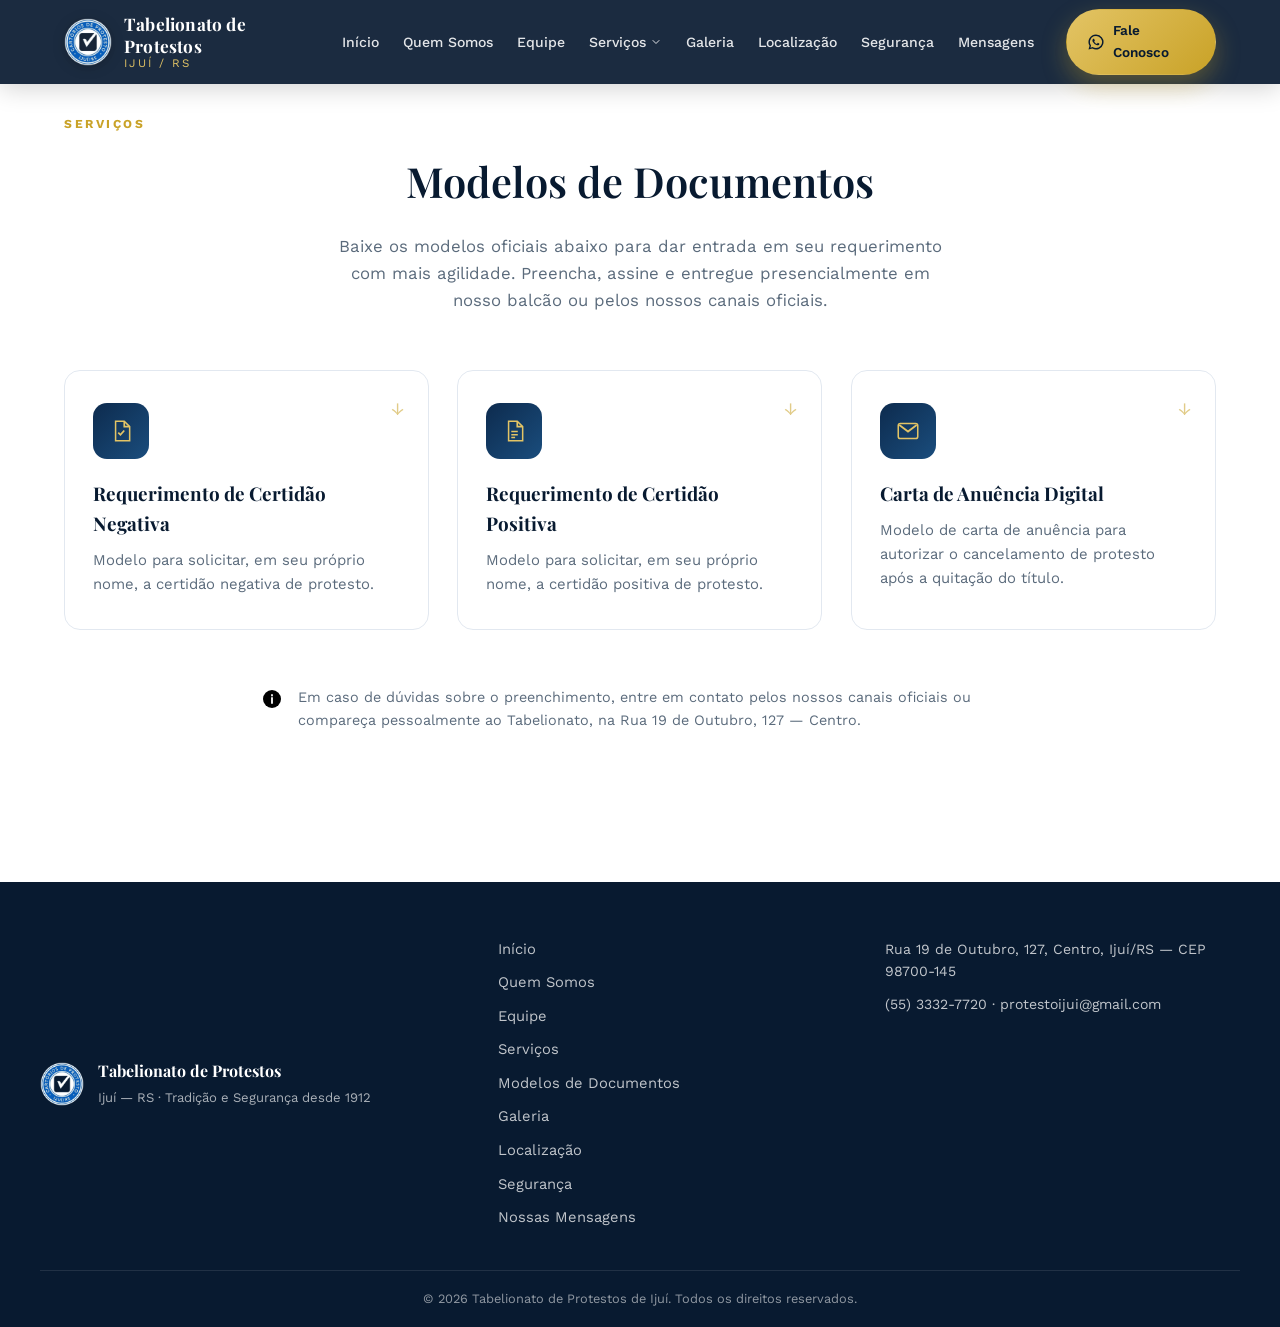
==== modelos.html @ 9c49dbb5 "Adiciona Equipe, LGPD, modelos para download e ajusta Mensagens - Remove os exemplos de mensagem da " ====
<!DOCTYPE html>
<html lang="pt-BR">
<head>
<meta charset="UTF-8">
<meta name="viewport" content="width=device-width, initial-scale=1.0">
<title>Modelos de Documentos | Tabelionato de Protestos de Ijuí</title>
<meta name="description" content="Baixe os modelos oficiais de requerimento de certidão e carta de anuência do Tabelionato de Protestos de Ijuí/RS.">
<meta name="theme-color" content="#0d2b4e">

<link rel="icon" type="image/png" sizes="32x32" href="assets/img/favicon-32.png">
<link rel="icon" type="image/png" sizes="16x16" href="assets/img/favicon-16.png">
<link rel="icon" type="image/png" sizes="192x192" href="assets/img/favicon-192.png">
<link rel="apple-touch-icon" href="assets/img/apple-touch-icon.png">

<link rel="preconnect" href="https://fonts.googleapis.com">
<link rel="preconnect" href="https://fonts.gstatic.com" crossorigin>
<link href="https://fonts.googleapis.com/css2?family=Playfair+Display:wght@500;600;700&family=Work+Sans:wght@400;500;600;700&display=swap" rel="stylesheet">

<link rel="stylesheet" href="css/styles.css">
</head>
<body>

<a class="skip-link" href="#conteudo">Pular para o conteúdo</a>

<div class="scroll-progress" id="scrollProgress" aria-hidden="true"></div>

<header class="site-header header-solid" id="siteHeader">
  <div class="container header-inner">
    <a href="index.html#inicio" class="brand">
      <img src="assets/img/logo.png" alt="Selo do Tabelionato de Protestos de Ijuí/RS" class="brand-mark" width="48" height="48">
      <span class="brand-text">
        <strong>Tabelionato de Protestos</strong>
        <small>Ijuí&nbsp;/&nbsp;RS</small>
      </span>
    </a>

    <nav class="main-nav" id="mainNav" aria-label="Navegação principal">
      <ul>
        <li><a href="index.html#inicio" class="nav-link">Início</a></li>
        <li><a href="index.html#sobre" class="nav-link">Quem Somos</a></li>
        <li><a href="index.html#equipe" class="nav-link">Equipe</a></li>
        <li class="nav-item has-dropdown">
          <a href="index.html#servicos" class="nav-link active-link">
            Serviços
            <svg class="nav-caret" viewBox="0 0 24 24" aria-hidden="true"><path d="m6 9 6 6 6-6" fill="none" stroke="currentColor" stroke-width="2" stroke-linecap="round" stroke-linejoin="round"/></svg>
          </a>
          <div class="nav-dropdown">
            <div class="nav-dropdown-panel">
              <a href="modelos.html" class="nav-dropdown-link">
                <svg viewBox="0 0 24 24" aria-hidden="true"><path d="M7 3h8l5 5v13H7z"/><path d="M15 3v5h5" fill="none" stroke="currentColor" stroke-width="1.5"/><path d="M9.5 12.5h6M9.5 15.5h6M9.5 18h3.5" stroke="currentColor" stroke-width="1.5"/></svg>
                Modelos de Documentos
              </a>
            </div>
          </div>
        </li>
        <li><a href="index.html#galeria" class="nav-link">Galeria</a></li>
        <li><a href="index.html#localizacao" class="nav-link">Localização</a></li>
        <li><a href="index.html#seguranca" class="nav-link">Segurança</a></li>
        <li><a href="index.html#mensagens" class="nav-link">Mensagens</a></li>
      </ul>
    </nav>

    <a href="https://wa.me/555533327720?text=Ol%C3%A1!%20Gostaria%20de%20falar%20com%20o%20Tabelionato%20de%20Protestos%20de%20Iju%C3%AD." target="_blank" rel="noopener noreferrer" class="btn btn-gold btn-small header-cta">
      <svg viewBox="0 0 24 24" class="btn-icon" aria-hidden="true"><path d="M12 2a10 10 0 0 0-8.6 15.1L2 22l5.1-1.3A10 10 0 1 0 12 2Zm0 18.1a8.1 8.1 0 0 1-4.1-1.1l-.3-.2-3 .8.8-2.9-.2-.3A8.1 8.1 0 1 1 12 20.1Zm4.4-6.1c-.2-.1-1.4-.7-1.6-.8-.2-.1-.4-.1-.6.1-.2.2-.6.8-.8 1-.1.2-.3.2-.5.1-.2-.1-1-.4-1.9-1.2-.7-.6-1.2-1.4-1.3-1.6-.1-.2 0-.4.1-.5l.4-.4c.1-.1.2-.3.2-.4.1-.1 0-.3 0-.4l-.7-1.7c-.2-.4-.4-.4-.6-.4h-.5c-.2 0-.4.1-.6.3-.2.2-.8.8-.8 1.9 0 1.1.8 2.2.9 2.4.1.2 1.6 2.5 3.9 3.4.5.2 1 .4 1.3.5.5.2 1 .1 1.4.1.4-.1 1.4-.6 1.6-1.1.2-.5.2-1 .1-1.1-.1-.1-.2-.1-.4-.2Z"/></svg>
      Fale Conosco
    </a>

    <button class="nav-toggle" id="navToggle" aria-label="Abrir menu" aria-expanded="false" aria-controls="mainNav">
      <span></span><span></span><span></span>
    </button>
  </div>
</header>

<main id="conteudo">

  <section class="section">
    <div class="container">
      <p class="section-tag center reveal">Serviços</p>
      <h1 class="center reveal">Modelos de Documentos</h1>
      <p class="section-lead center reveal">
        Baixe os modelos oficiais abaixo para dar entrada em seu requerimento com mais
        agilidade. Preencha, assine e entregue presencialmente em nosso balcão ou pelos
        nossos canais oficiais.
      </p>

      <div class="cards-grid cols-3">
        <a class="service-card reveal" href="assets/docs/requerimento-certidao-negativa.docx" download="Requerimento-Certidao-Negativa-Protesto.docx">
          <span class="service-external" aria-hidden="true">&#8595;</span>
          <span class="service-icon">
            <svg viewBox="0 0 24 24" aria-hidden="true"><path d="M7 3h8l5 5v13H7z"/><path d="M15 3v5h5" fill="none" stroke="currentColor" stroke-width="1.5"/><path d="m9.5 13.5 2 2 3.5-4" fill="none" stroke="currentColor" stroke-width="1.6"/></svg>
          </span>
          <h3>Requerimento de Certidão Negativa</h3>
          <p>Modelo para solicitar, em seu próprio nome, a certidão negativa de protesto.</p>
        </a>

        <a class="service-card reveal" href="assets/docs/requerimento-certidao-positiva.docx" download="Requerimento-Certidao-Positiva-Protesto.docx">
          <span class="service-external" aria-hidden="true">&#8595;</span>
          <span class="service-icon">
            <svg viewBox="0 0 24 24" aria-hidden="true"><path d="M7 3h8l5 5v13H7z"/><path d="M15 3v5h5" fill="none" stroke="currentColor" stroke-width="1.5"/><path d="M9.5 12.5h6M9.5 15.5h6M9.5 18h3.5" stroke="currentColor" stroke-width="1.5"/></svg>
          </span>
          <h3>Requerimento de Certidão Positiva</h3>
          <p>Modelo para solicitar, em seu próprio nome, a certidão positiva de protesto.</p>
        </a>

        <a class="service-card reveal" href="assets/docs/modelo-carta-anuencia.docx" download="Modelo-Carta-Anuencia-Digital.docx">
          <span class="service-external" aria-hidden="true">&#8595;</span>
          <span class="service-icon">
            <svg viewBox="0 0 24 24" aria-hidden="true"><rect x="3" y="5" width="18" height="14" rx="2"/><path d="m4 6.5 8 6 8-6" fill="none" stroke="currentColor" stroke-width="1.6"/></svg>
          </span>
          <h3>Carta de Anuência Digital</h3>
          <p>Modelo de carta de anuência para autorizar o cancelamento de protesto após a quitação do título.</p>
        </a>
      </div>

      <div class="msg-note reveal" style="margin-top: 56px;">
        <svg viewBox="0 0 24 24" aria-hidden="true"><circle cx="12" cy="12" r="9"/><path d="M12 8v.5M12 11v5" stroke="#fff" stroke-width="1.8" stroke-linecap="round"/></svg>
        <p>
          Em caso de dúvidas sobre o preenchimento, entre em contato pelos nossos canais
          oficiais ou compareça pessoalmente ao Tabelionato, na Rua 19 de Outubro, 127
          &mdash; Centro.
        </p>
      </div>
    </div>
  </section>

</main>

<footer class="site-footer">
  <div class="container footer-inner">
    <div class="footer-brand">
      <img src="assets/img/logo.png" alt="Selo do Tabelionato de Protestos de Ijuí/RS" width="44" height="44">
      <div>
        <strong>Tabelionato de Protestos</strong>
        <span>Ijuí &mdash; RS &middot; Tradição e Segurança desde 1912</span>
      </div>
    </div>

    <nav class="footer-nav" aria-label="Links do rodapé">
      <a href="index.html#inicio">Início</a>
      <a href="index.html#sobre">Quem Somos</a>
      <a href="index.html#equipe">Equipe</a>
      <a href="index.html#servicos">Serviços</a>
      <a href="modelos.html">Modelos de Documentos</a>
      <a href="index.html#galeria">Galeria</a>
      <a href="index.html#localizacao">Localização</a>
      <a href="index.html#seguranca">Segurança</a>
      <a href="index.html#mensagens">Nossas Mensagens</a>
    </nav>

    <div class="footer-contact">
      <a href="https://www.google.com/maps/search/?api=1&amp;query=Rua%2019%20de%20Outubro%2C%20127%2C%20Centro%2C%20Ijui%20-%20RS%2C%2098700-145" target="_blank" rel="noopener noreferrer">Rua 19 de Outubro, 127, Centro, Ijuí/RS &mdash; CEP 98700-145</a>
      <span><a href="tel:+555533327720">(55) 3332-7720</a> &middot; <a href="mailto:protestoijui@gmail.com?subject=Contato%20pelo%20site%20do%20Tabelionato" target="_blank" rel="noopener noreferrer">protestoijui@gmail.com</a></span>
    </div>
  </div>
  <div class="footer-bottom">
    <div class="container">
      <span>&copy; <span id="year"></span> Tabelionato de Protestos de Ijuí. Todos os direitos reservados.</span>
    </div>
  </div>
</footer>

<button class="back-to-top" id="backToTop" aria-label="Voltar ao topo">
  <svg viewBox="0 0 24 24" aria-hidden="true"><path d="M12 19V6M6 12l6-6 6 6" fill="none" stroke="currentColor" stroke-width="2" stroke-linecap="round" stroke-linejoin="round"/></svg>
</button>

<script src="js/main.js"></script>
</body>
</html>
---- css/styles.css ----
/* ==========================================================================
   Tabelionato de Protestos de Ijuí — stylesheet
   ========================================================================== */

:root {
  --navy-950: #081a30;
  --navy-900: #0d2b4e;
  --navy-800: #123a63;
  --navy-700: #1a4d7d;
  --navy-600: #2d5f8f;
  --blue-mist: #eaf1f8;
  --gold: #c9a227;
  --gold-light: #e3c465;
  --ink: #1c2530;
  --muted: #5b6b7c;
  --paper: #ffffff;
  --paper-alt: #f6f8fb;
  --line: #e2e8f0;

  --radius: 16px;
  --radius-sm: 10px;
  --shadow-sm: 0 4px 16px rgba(13, 43, 78, 0.08);
  --shadow-md: 0 16px 40px rgba(13, 43, 78, 0.14);
  --shadow-lg: 0 24px 60px rgba(13, 43, 78, 0.22);

  --ease: cubic-bezier(.22, 1, .36, 1);
  --font-head: 'Playfair Display', Georgia, serif;
  --font-body: 'Work Sans', -apple-system, BlinkMacSystemFont, 'Segoe UI', sans-serif;

  --header-h: 84px;
}

* { box-sizing: border-box; }
html { scroll-behavior: smooth; }

@media (prefers-reduced-motion: reduce) {
  html { scroll-behavior: auto; }
  *, *::before, *::after {
    animation-duration: 0.001ms !important;
    animation-iteration-count: 1 !important;
    transition-duration: 0.001ms !important;
    scroll-behavior: auto !important;
  }
}

body {
  margin: 0;
  font-family: var(--font-body);
  color: var(--ink);
  background: var(--paper);
  line-height: 1.6;
  -webkit-font-smoothing: antialiased;
}

img { max-width: 100%; display: block; }
a { color: inherit; text-decoration: none; }
ul { list-style: none; margin: 0; padding: 0; }
button { font: inherit; cursor: pointer; }

.container {
  width: 100%;
  max-width: 1200px;
  margin: 0 auto;
  padding: 0 24px;
}

.skip-link {
  position: absolute;
  left: -999px;
  top: 0;
  background: var(--gold);
  color: var(--navy-950);
  padding: 10px 18px;
  z-index: 1000;
  border-radius: 0 0 8px 0;
  font-weight: 600;
}
.skip-link:focus { left: 0; }

/* ---------- scroll progress ---------- */
.scroll-progress {
  position: fixed;
  top: 0; left: 0;
  height: 3px;
  width: 0%;
  background: linear-gradient(90deg, var(--gold), var(--gold-light));
  z-index: 1100;
  transition: width .12s linear;
}

/* ---------- buttons ---------- */
.btn {
  display: inline-flex;
  align-items: center;
  justify-content: center;
  gap: 8px;
  padding: 14px 28px;
  border-radius: 999px;
  font-weight: 600;
  font-size: 0.95rem;
  border: 1.5px solid transparent;
  transition: transform .18s var(--ease), box-shadow .2s var(--ease), background-color .2s, color .2s, border-color .2s;
  will-change: transform;
}
.btn:hover { transform: translateY(-3px); }
.btn:active { transform: translateY(-1px); }

.btn-gold {
  background: linear-gradient(135deg, var(--gold-light), var(--gold));
  color: var(--navy-950);
  box-shadow: 0 10px 24px rgba(201, 162, 39, 0.35);
}
.btn-gold:hover { box-shadow: 0 16px 32px rgba(201, 162, 39, 0.45); }

.btn-outline {
  background: rgba(255,255,255,0.06);
  color: #fff;
  border-color: rgba(255,255,255,0.55);
  backdrop-filter: blur(6px);
}
.btn-outline:hover { background: rgba(255,255,255,0.16); border-color: #fff; }

.btn-navy {
  background: var(--navy-900);
  color: #fff;
  box-shadow: var(--shadow-sm);
}
.btn-navy:hover { background: var(--navy-800); box-shadow: var(--shadow-md); }

.btn-small { padding: 10px 20px; font-size: 0.85rem; }
.btn-full { width: 100%; }
.btn-icon { width: 18px; height: 18px; fill: currentColor; flex-shrink: 0; }

/* ---------- header ---------- */
.site-header {
  position: fixed;
  top: 0; left: 0; right: 0;
  z-index: 900;
  height: var(--header-h);
  display: flex;
  align-items: center;
  background: transparent;
  transition: background-color .4s var(--ease), box-shadow .4s var(--ease), height .3s var(--ease);
}
.site-header.is-scrolled {
  background: rgba(8, 26, 48, 0.92);
  backdrop-filter: blur(10px);
  box-shadow: 0 4px 24px rgba(0,0,0,0.18);
  height: 72px;
}
/* Pages with no dark hero behind the header need it solid from the start,
   otherwise white header text is invisible against the white page background. */
.site-header.header-solid {
  background: rgba(8, 26, 48, 0.92);
  backdrop-filter: blur(10px);
  box-shadow: 0 4px 24px rgba(0,0,0,0.18);
}

.header-inner {
  display: flex;
  align-items: center;
  gap: 24px;
}

.brand {
  display: flex;
  align-items: center;
  gap: 12px;
  margin-right: auto;
  transition: transform .18s var(--ease);
}
.brand:hover { transform: translateY(-1px); }
.brand-mark { flex-shrink: 0; filter: drop-shadow(0 2px 6px rgba(0,0,0,.25)); }
.brand-text { display: flex; flex-direction: column; line-height: 1.25; color: #fff; }
.brand-text strong { font-family: var(--font-head); font-size: 1.08rem; letter-spacing: .2px; }
.brand-text small { font-size: .72rem; letter-spacing: 2px; text-transform: uppercase; color: var(--gold-light); }

.main-nav ul { display: flex; gap: 20px; }
.nav-link {
  position: relative;
  display: inline-flex;
  align-items: center;
  gap: 4px;
  color: #fff;
  font-size: .88rem;
  white-space: nowrap;
  font-weight: 500;
  padding: 8px 2px;
  opacity: .88;
  transition: opacity .25s;
}
.nav-link::after {
  content: '';
  position: absolute;
  left: 0; right: 100%;
  bottom: 0;
  height: 2px;
  background: var(--gold);
  transition: right .2s var(--ease);
}
.nav-link:hover { opacity: 1; }
.nav-link:hover::after, .nav-link.active-link::after { right: 0; }

.nav-item { position: relative; }
.nav-caret {
  width: 12px; height: 12px;
  transition: transform .2s var(--ease);
}
.has-dropdown:hover .nav-caret,
.has-dropdown:focus-within .nav-caret { transform: rotate(180deg); }

.nav-dropdown {
  position: absolute;
  top: 100%;
  left: 50%;
  transform: translateX(-50%);
  padding-top: 12px;
  opacity: 0;
  pointer-events: none;
  transition: opacity .2s var(--ease);
  z-index: 10;
}
.has-dropdown:hover .nav-dropdown,
.has-dropdown:focus-within .nav-dropdown {
  opacity: 1;
  pointer-events: auto;
}
.nav-dropdown-panel {
  min-width: 230px;
  background: var(--navy-950);
  border: 1px solid rgba(255,255,255,.12);
  border-radius: 12px;
  padding: 8px;
  box-shadow: var(--shadow-lg);
}
.nav-dropdown-link {
  display: flex;
  align-items: center;
  gap: 10px;
  padding: 10px 14px;
  border-radius: 8px;
  color: #fff;
  font-size: .88rem;
  font-weight: 500;
  white-space: nowrap;
  transition: background-color .15s var(--ease), color .15s var(--ease);
}
.nav-dropdown-link svg {
  width: 18px; height: 18px;
  flex-shrink: 0;
  fill: none;
  stroke: var(--gold-light);
  stroke-width: 1.4;
  color: var(--gold-light);
}
.nav-dropdown-link:hover { background: rgba(255,255,255,.08); color: var(--gold-light); }

.header-cta { margin-left: 6px; }

.nav-toggle {
  display: none;
  flex-direction: column;
  justify-content: center;
  gap: 5px;
  width: 40px; height: 40px;
  background: none;
  border: none;
  padding: 0;
}
.nav-toggle span {
  display: block;
  height: 2px;
  background: #fff;
  border-radius: 2px;
  transition: transform .3s var(--ease), opacity .3s var(--ease);
}
.nav-toggle[aria-expanded="true"] span:nth-child(1) { transform: translateY(7px) rotate(45deg); }
.nav-toggle[aria-expanded="true"] span:nth-child(2) { opacity: 0; }
.nav-toggle[aria-expanded="true"] span:nth-child(3) { transform: translateY(-7px) rotate(-45deg); }

/* ---------- hero ---------- */
.hero {
  position: relative;
  min-height: 100svh;
  display: flex;
  align-items: center;
  overflow: hidden;
  color: #fff;
}
.hero-media { position: absolute; inset: 0; z-index: 0; }
.hero-img {
  width: 100%; height: 100%;
  object-fit: cover;
  object-position: center 35%;
  transform: scale(1.06);
  animation: heroZoom 18s ease-out forwards;
}
@keyframes heroZoom {
  from { transform: scale(1.12); }
  to { transform: scale(1); }
}
.hero-gradient {
  position: absolute; inset: 0;
  background:
    linear-gradient(100deg, rgba(6,20,38,.92) 8%, rgba(8,26,48,.72) 38%, rgba(8,26,48,.38) 62%, rgba(8,26,48,.55) 100%),
    linear-gradient(0deg, rgba(6,16,30,.55), transparent 40%);
}

.hero-inner { position: relative; z-index: 2; padding-top: var(--header-h); max-width: 700px; }

.eyebrow {
  text-transform: uppercase;
  letter-spacing: 3px;
  font-size: .78rem;
  font-weight: 600;
  color: var(--gold-light);
  margin: 0 0 18px;
}
.hero h1 {
  font-family: var(--font-head);
  font-size: clamp(2.4rem, 5.4vw, 3.9rem);
  line-height: 1.12;
  margin: 0 0 22px;
  font-weight: 600;
}
.text-gold { color: var(--gold-light); }
.hero-lead {
  font-size: 1.08rem;
  color: rgba(255,255,255,.86);
  max-width: 560px;
  margin: 0 0 34px;
}
.hero-actions { display: flex; gap: 16px; flex-wrap: wrap; }

.hero-float-card {
  position: absolute;
  right: 6%;
  bottom: 14%;
  z-index: 2;
  background: rgba(255,255,255,0.1);
  border: 1px solid rgba(255,255,255,0.25);
  backdrop-filter: blur(14px);
  border-radius: var(--radius);
  padding: 20px 26px;
  text-align: center;
  color: #fff;
  box-shadow: var(--shadow-lg);
}
.hero-float-year {
  display: block;
  font-family: var(--font-head);
  font-size: 2rem;
  color: var(--gold-light);
  font-weight: 700;
  line-height: 1;
}
.hero-float-label { font-size: .74rem; letter-spacing: .5px; opacity: .9; }

@media (max-width: 880px) {
  .hero-float-card { display: none; }
}

.float-anim { animation: floaty 5s ease-in-out infinite; }
@keyframes floaty {
  0%, 100% { transform: translateY(0); }
  50% { transform: translateY(-12px); }
}

.scroll-cue {
  position: absolute;
  left: 50%;
  bottom: 34px;
  transform: translateX(-50%);
  width: 26px; height: 42px;
  border: 2px solid rgba(255,255,255,.6);
  border-radius: 20px;
  z-index: 2;
}
.scroll-cue span {
  position: absolute;
  top: 7px; left: 50%;
  width: 4px; height: 8px;
  margin-left: -2px;
  background: var(--gold-light);
  border-radius: 3px;
  animation: cue 1.8s ease-in-out infinite;
}
@keyframes cue {
  0% { opacity: 1; transform: translateY(0); }
  70% { opacity: 0; transform: translateY(14px); }
  100% { opacity: 0; }
}

/* ---------- sections (generic) ---------- */
.section { padding: 110px 0; }
.section-alt { background: var(--paper-alt); }

.section-tag {
  display: inline-block;
  text-transform: uppercase;
  letter-spacing: 2.5px;
  font-size: .76rem;
  font-weight: 700;
  color: var(--gold);
  margin: 0 0 14px;
}
.section h2, .section h1 {
  font-family: var(--font-head);
  font-size: clamp(1.8rem, 3.4vw, 2.6rem);
  color: var(--navy-950);
  margin: 0 0 18px;
  font-weight: 600;
}
.section-lead {
  color: var(--muted);
  font-size: 1.05rem;
  max-width: 620px;
}
.center { text-align: center; margin-left: auto; margin-right: auto; }
.section > .container > .section-lead.center { margin-bottom: 56px; }

/* ---------- reveal-on-scroll ---------- */
.reveal {
  opacity: 0;
  transform: translateY(34px);
  transition: opacity .8s var(--ease), transform .8s var(--ease);
}
.reveal.in-view { opacity: 1; transform: translateY(0); }

.fade-in-up {
  opacity: 0;
  transform: translateY(24px);
  animation: fadeInUp .9s var(--ease) forwards;
  animation-delay: var(--d, 0s);
}
@keyframes fadeInUp {
  to { opacity: 1; transform: translateY(0); }
}

/* ---------- about ---------- */
.about-grid {
  display: grid;
  grid-template-columns: 0.9fr 1.1fr;
  gap: 72px;
  align-items: center;
}
.about-media {
  position: relative;
  border-radius: var(--radius);
  overflow: hidden;
  box-shadow: var(--shadow-lg);
}
.about-media img {
  width: 100%; height: 100%;
  aspect-ratio: 4/3;
  object-fit: cover;
  transition: transform .4s var(--ease);
}
.about-media:hover img { transform: scale(1.05); }

.about-badge {
  position: absolute;
  left: -18px; bottom: -18px;
  background: var(--navy-950);
  color: #fff;
  border-radius: var(--radius-sm);
  padding: 16px 20px;
  box-shadow: var(--shadow-md);
  display: flex;
  flex-direction: column;
  border: 3px solid var(--paper);
}
.about-badge-num {
  font-family: var(--font-head);
  color: var(--gold-light);
  font-size: 1.6rem;
  font-weight: 700;
  line-height: 1;
}
.about-badge span:last-child { font-size: .72rem; opacity: .85; margin-top: 4px; }

.about-content p { color: var(--muted); }

@media (max-width: 900px) {
  .about-grid { grid-template-columns: 1fr; gap: 48px; }
}

.about-extra { margin-top: 88px; }
.block-title {
  font-family: var(--font-head);
  font-size: 1.5rem;
  color: var(--navy-950);
  text-align: center;
  margin: 0 0 28px;
}
.about-extra .block-title:not(:first-child) { margin-top: 64px; }

.cards-grid.cols-2 { grid-template-columns: 1fr 1fr; }
.cards-grid.cols-3 { grid-template-columns: repeat(3, 1fr); }
@media (max-width: 700px) {
  .cards-grid.cols-2 { grid-template-columns: 1fr; }
}
@media (max-width: 900px) {
  .cards-grid.cols-3 { grid-template-columns: 1fr; }
}

.tabeliao-card {
  display: flex;
  gap: 32px;
  align-items: flex-start;
  background: var(--paper);
  border: 1px solid var(--line);
  border-radius: var(--radius);
  padding: 36px;
  box-shadow: var(--shadow-sm);
  margin-top: 64px;
  transition: box-shadow .2s var(--ease), transform .2s var(--ease);
}
.tabeliao-card:hover { box-shadow: var(--shadow-md); transform: translateY(-3px); }
.tabeliao-avatar {
  flex-shrink: 0;
  width: 92px; height: 92px;
  border-radius: 50%;
  background: linear-gradient(135deg, var(--navy-900), var(--navy-700));
  color: var(--gold-light);
  font-family: var(--font-head);
  font-size: 1.7rem;
  font-weight: 700;
  display: flex;
  align-items: center;
  justify-content: center;
  box-shadow: var(--shadow-md);
}
.tabeliao-info h3 {
  font-family: var(--font-head);
  font-size: 1.2rem;
  color: var(--navy-950);
  margin: 0 0 10px;
}
.tabeliao-name { display: block; font-size: 1.02rem; color: var(--navy-950); }
.tabeliao-role {
  display: block;
  text-transform: uppercase;
  letter-spacing: 1px;
  font-size: .74rem;
  font-weight: 700;
  color: var(--gold);
  margin: 3px 0 14px;
}
.tabeliao-info p { color: var(--muted); font-size: .93rem; margin: 0 0 12px; }
.tabeliao-info p:last-child { margin-bottom: 0; }

@media (max-width: 700px) {
  .tabeliao-card { flex-direction: column; align-items: center; text-align: center; }
}

/* ---------- team ---------- */
.team-grid {
  display: grid;
  grid-template-columns: repeat(3, 1fr);
  gap: 28px;
  margin-top: 20px;
}
.team-card {
  display: flex;
  flex-direction: column;
  align-items: center;
  text-align: center;
  background: var(--paper);
  border: 1px solid var(--line);
  border-radius: var(--radius);
  padding: 32px 24px;
  transition: transform .2s var(--ease), box-shadow .2s var(--ease);
}
.team-card:hover { transform: translateY(-6px); box-shadow: var(--shadow-md); }
.team-avatar {
  width: 68px; height: 68px;
  border-radius: 50%;
  background: linear-gradient(135deg, var(--navy-900), var(--navy-700));
  color: var(--gold-light);
  font-family: var(--font-head);
  font-size: 1.3rem;
  font-weight: 700;
  display: flex;
  align-items: center;
  justify-content: center;
  margin-bottom: 16px;
  box-shadow: var(--shadow-sm);
}
.team-card strong { font-family: var(--font-head); font-size: 1.02rem; color: var(--navy-950); }
.team-role {
  text-transform: uppercase;
  letter-spacing: .6px;
  font-size: .74rem;
  font-weight: 700;
  color: var(--gold);
  margin-top: 6px;
}

@media (max-width: 900px) {
  .team-grid { grid-template-columns: repeat(2, 1fr); }
}
@media (max-width: 560px) {
  .team-grid { grid-template-columns: 1fr; }
}

/* ---------- services ---------- */
.cards-grid {
  display: grid;
  grid-template-columns: repeat(4, 1fr);
  gap: 28px;
  margin-top: 20px;
}
.service-card {
  position: relative;
  display: block;
  background: var(--paper);
  border: 1px solid var(--line);
  border-radius: var(--radius);
  padding: 32px 28px;
  transition: transform .2s var(--ease), box-shadow .2s var(--ease), border-color .2s var(--ease);
  will-change: transform;
}
.service-card:hover {
  transform: translateY(-8px);
  box-shadow: var(--shadow-md);
  border-color: transparent;
}
.service-external {
  position: absolute;
  top: 24px; right: 24px;
  color: var(--gold);
  font-size: 1.1rem;
  opacity: .55;
  transition: opacity .2s var(--ease), transform .2s var(--ease);
}
.service-card:hover .service-external { opacity: 1; transform: translate(2px, -2px); }
.service-icon {
  display: inline-flex;
  align-items: center;
  justify-content: center;
  width: 56px; height: 56px;
  border-radius: 14px;
  background: linear-gradient(135deg, var(--navy-900), var(--navy-700));
  margin-bottom: 20px;
  transition: transform .25s var(--ease);
}
.service-card:hover .service-icon { transform: rotate(-8deg) scale(1.08); }
.service-icon svg {
  width: 26px; height: 26px;
  fill: none;
  stroke: var(--gold-light);
  stroke-width: 1.4;
  color: var(--gold-light);
}
.service-card h3 { font-family: var(--font-head); font-size: 1.18rem; color: var(--navy-950); margin: 0 0 10px; }
.service-card p { color: var(--muted); font-size: .93rem; margin: 0; }

@media (max-width: 900px) {
  .cards-grid { grid-template-columns: 1fr 1fr; }
}
@media (max-width: 600px) {
  .cards-grid { grid-template-columns: 1fr; }
}

.services-more {
  text-align: center;
  margin: 40px 0 0;
  color: var(--muted);
  font-size: .95rem;
}
.services-more a {
  display: inline-flex;
  align-items: center;
  gap: 6px;
  margin-left: 6px;
  color: var(--navy-900);
  font-weight: 600;
  border-bottom: 1.5px solid var(--gold);
  transition: color .2s var(--ease);
}
.services-more a:hover { color: var(--gold); }
.services-more a svg { width: 14px; height: 14px; }

/* ---------- gallery carousel ---------- */
.gallery-item {
  position: relative;
  margin: 0;
  overflow: hidden;
  cursor: pointer;
}
.gallery-item.is-video { cursor: default; }
.gallery-item img,
.gallery-item video {
  max-width: 100%;
  width: auto;
  height: 100%;
  object-fit: contain;
  transition: transform .4s var(--ease);
}
.gallery-item::after {
  content: '';
  position: absolute; inset: 0;
  background: linear-gradient(0deg, rgba(8,26,48,.75) 0%, rgba(8,26,48,0) 55%);
  opacity: .75;
  transition: opacity .25s var(--ease);
  pointer-events: none;
}
.gallery-item figcaption {
  position: absolute;
  left: 24px; right: 24px; bottom: 20px;
  color: #fff;
  font-weight: 600;
  font-size: 1.05rem;
  z-index: 2;
  pointer-events: none;
}
.gallery-item:hover img { transform: scale(1.06); }
.gallery-item:hover::after { opacity: .92; }

.gallery-item.is-video::after { display: none; }
.gallery-item.is-video figcaption {
  top: 18px; bottom: auto; left: 18px; right: auto;
  display: inline-block;
  background: rgba(8,26,48,.65);
  backdrop-filter: blur(4px);
  padding: 7px 16px;
  border-radius: 999px;
  font-size: .88rem;
}

.carousel {
  position: relative;
  margin-top: 20px;
}
.carousel-track {
  display: flex;
  overflow-x: auto;
  scroll-snap-type: x mandatory;
  scroll-behavior: smooth;
  border-radius: var(--radius);
  box-shadow: var(--shadow-md);
  -webkit-overflow-scrolling: touch;
  scrollbar-width: none;
}
.carousel-track::-webkit-scrollbar { display: none; }
.carousel-slide {
  flex: 0 0 100%;
  scroll-snap-align: center;
  height: 620px;
  display: flex;
  align-items: center;
  justify-content: center;
  background: linear-gradient(135deg, var(--navy-950), var(--navy-800));
}
.carousel-btn {
  position: absolute;
  top: 50%; z-index: 3;
  transform: translateY(-50%);
  width: 52px; height: 52px;
  border-radius: 50%;
  border: 1px solid rgba(255,255,255,.35);
  background: rgba(8,26,48,.55);
  backdrop-filter: blur(6px);
  color: #fff;
  display: flex; align-items: center; justify-content: center;
  font-size: 1.05rem;
  transition: background-color .25s, transform .25s var(--ease);
}
.carousel-btn:hover { background: var(--navy-900); transform: translateY(-50%) scale(1.08); }
.carousel-prev { left: 18px; }
.carousel-next { right: 18px; }

.carousel-dots { display: flex; justify-content: center; gap: 10px; margin-top: 26px; }
.carousel-dot {
  width: 10px; height: 10px;
  border-radius: 50%;
  border: none;
  padding: 0;
  background: var(--line);
  transition: background-color .2s var(--ease), transform .2s var(--ease);
}
.carousel-dot.is-active { background: var(--gold); transform: scale(1.3); }
.carousel-dot:hover { background: var(--gold-light); }

@media (max-width: 900px) {
  .carousel-slide { height: 520px; }
}
@media (max-width: 640px) {
  .carousel-slide { height: 460px; }
  .carousel-btn { width: 42px; height: 42px; font-size: .9rem; }
  .carousel-prev { left: 10px; }
  .carousel-next { right: 10px; }
  .gallery-item figcaption { font-size: .92rem; left: 16px; right: 16px; bottom: 14px; }
}

/* ---------- location ---------- */
.location-grid {
  display: grid;
  grid-template-columns: 0.95fr 1.05fr;
  gap: 60px;
  align-items: start;
}
.info-card {
  display: flex;
  gap: 16px;
  align-items: flex-start;
  background: var(--paper);
  border: 1px solid var(--line);
  border-radius: var(--radius-sm);
  padding: 18px 20px;
  margin-bottom: 16px;
  transition: transform .18s var(--ease), box-shadow .18s var(--ease);
}
.info-card:hover { transform: translateY(-4px); box-shadow: var(--shadow-sm); }
.info-icon {
  flex-shrink: 0;
  width: 44px; height: 44px;
  border-radius: 12px;
  background: linear-gradient(135deg, var(--navy-900), var(--navy-700));
  display: flex; align-items: center; justify-content: center;
}
.info-icon svg { width: 22px; height: 22px; fill: none; stroke: var(--gold-light); stroke-width: 1.5; color: var(--gold-light); }
.info-card strong { display: block; color: var(--navy-950); margin-bottom: 3px; }
.info-card span, .info-card a { color: var(--muted); font-size: .93rem; }
.info-card a:hover { color: var(--navy-800); text-decoration: underline; }

.location-map {
  position: relative;
  display: flex;
  flex-direction: column;
  align-items: center;
  justify-content: center;
  gap: 20px;
  min-height: 420px;
  padding: 40px 24px;
  text-align: center;
  border-radius: var(--radius);
  overflow: hidden;
  box-shadow: var(--shadow-md);
  background:
    radial-gradient(circle at 28% 22%, rgba(45,95,143,.22), transparent 55%),
    repeating-linear-gradient(0deg, rgba(13,43,78,.07) 0 1px, transparent 1px 64px),
    repeating-linear-gradient(90deg, rgba(13,43,78,.07) 0 1px, transparent 1px 64px),
    linear-gradient(135deg, var(--blue-mist), #dee9f4);
  transition: transform .22s var(--ease), box-shadow .22s var(--ease);
}
.location-map:hover { transform: translateY(-4px); box-shadow: var(--shadow-lg); }

.map-pin {
  width: 60px; height: 60px;
  filter: drop-shadow(0 10px 14px rgba(13,43,78,.35));
}
.map-pin svg { width: 100%; height: 100%; fill: var(--gold); }

.map-label {
  background: rgba(255,255,255,.92);
  color: var(--navy-950);
  font-weight: 600;
  font-size: .95rem;
  padding: 9px 20px;
  border-radius: 999px;
  box-shadow: var(--shadow-sm);
  max-width: 320px;
}

.map-cta {
  display: inline-flex;
  align-items: center;
  gap: 8px;
  background: var(--navy-950);
  color: #fff;
  font-weight: 600;
  font-size: .9rem;
  padding: 13px 24px;
  border-radius: 999px;
  transition: background-color .2s var(--ease), transform .2s var(--ease);
}
.map-cta svg { width: 16px; height: 16px; }
.location-map:hover .map-cta { background: var(--navy-800); transform: translateY(-2px); }

@media (max-width: 900px) {
  .location-grid { grid-template-columns: 1fr; }
}

/* ---------- security / official channels ---------- */
.alert-card {
  display: flex;
  gap: 20px;
  align-items: flex-start;
  background: linear-gradient(135deg, var(--navy-950), var(--navy-800));
  color: #fff;
  border-radius: var(--radius);
  border: 1px solid rgba(201,162,39,.4);
  padding: 28px 32px;
  margin-top: 20px;
  box-shadow: var(--shadow-md);
}
.alert-icon {
  flex-shrink: 0;
  width: 46px; height: 46px;
  border-radius: 12px;
  background: rgba(201,162,39,.18);
  display: flex; align-items: center; justify-content: center;
}
.alert-icon svg { width: 26px; height: 26px; fill: var(--gold-light); }
.alert-card strong { display: block; font-size: 1.02rem; margin-bottom: 6px; }
.alert-number {
  display: inline-block;
  font-family: var(--font-head);
  font-size: 1.5rem;
  font-weight: 700;
  color: var(--gold-light);
  margin-bottom: 10px;
  transition: opacity .25s;
}
.alert-number:hover { opacity: .8; text-decoration: underline; }
.alert-card > div > span { display: block; color: rgba(255,255,255,.78); font-size: .93rem; max-width: 640px; }

.security-single {
  max-width: 720px;
  margin: 44px auto 0;
}

.check-list { display: flex; flex-direction: column; gap: 20px; }
.check-list li {
  display: flex;
  gap: 14px;
  align-items: flex-start;
  color: var(--muted);
  font-size: .95rem;
  line-height: 1.65;
}
.check-list svg {
  flex-shrink: 0;
  width: 20px; height: 20px;
  margin-top: 1px;
  color: var(--gold);
}
.check-list strong { color: var(--navy-950); white-space: nowrap; }

@media (max-width: 860px) {
  .alert-card { flex-direction: column; padding: 24px; }
}

.terms { margin-top: 44px; border-top: 1px solid var(--line); padding-top: 28px; }
.terms summary {
  cursor: pointer;
  font-family: var(--font-head);
  font-size: 1.05rem;
  color: var(--navy-950);
  font-weight: 600;
  list-style: none;
  display: flex;
  align-items: center;
  gap: 10px;
}
.terms summary::-webkit-details-marker { display: none; }
.terms summary::before {
  content: '+';
  display: inline-flex;
  align-items: center;
  justify-content: center;
  width: 26px; height: 26px;
  border-radius: 50%;
  background: var(--blue-mist);
  color: var(--navy-900);
  font-size: 1.1rem;
  transition: transform .3s var(--ease);
}
.terms[open] summary::before { content: '\2212'; transform: rotate(180deg); }
.terms-body { padding: 18px 2px 0 36px; max-width: 760px; }
.terms-body p { color: var(--muted); margin: 0 0 14px; font-size: .93rem; }

/* ---------- mensagens oficiais ---------- */
.msg-note {
  display: flex;
  gap: 14px;
  align-items: flex-start;
  max-width: 760px;
  margin: 40px auto 40px;
  color: var(--muted);
  font-size: .9rem;
}
.msg-note svg {
  flex-shrink: 0;
  width: 24px; height: 24px;
  color: var(--navy-700);
  margin-top: 1px;
}
.msg-note p { margin: 0; }

/* ---------- ODS ---------- */
.ods-grid {
  display: grid;
  grid-template-columns: repeat(6, 1fr);
  gap: 14px;
  margin-top: 20px;
}
.ods-tile {
  position: relative;
  aspect-ratio: 1;
  border-radius: 10px;
  overflow: hidden;
  box-shadow: var(--shadow-sm);
  transition: transform .2s var(--ease), box-shadow .2s var(--ease);
  will-change: transform;
}
.ods-tile:hover { transform: translateY(-6px) scale(1.04); box-shadow: var(--shadow-md); z-index: 2; }
.ods-tile img { width: 100%; height: 100%; object-fit: cover; display: block; }
.ods-logo { border: 1px solid var(--line); }

@media (max-width: 900px) {
  .ods-grid { grid-template-columns: repeat(3, 1fr); }
}
@media (max-width: 560px) {
  .ods-grid { grid-template-columns: repeat(2, 1fr); gap: 10px; }
  .ods-tile { border-radius: 8px; }
}

/* ---------- footer ---------- */
.site-footer { background: var(--navy-950); color: #fff; }
.footer-inner {
  display: grid;
  grid-template-columns: 1.2fr 1fr 1fr;
  gap: 32px;
  padding: 56px 0 40px;
  border-bottom: 1px solid rgba(255,255,255,.1);
}
.footer-brand { display: flex; align-items: center; gap: 14px; }
.footer-brand strong { display: block; font-family: var(--font-head); }
.footer-brand span { font-size: .82rem; color: rgba(255,255,255,.65); }
.footer-nav { display: flex; flex-direction: column; gap: 10px; }
.footer-nav a { color: rgba(255,255,255,.75); font-size: .92rem; transition: color .25s, padding-left .25s; }
.footer-nav a:hover { color: var(--gold-light); padding-left: 4px; }
.footer-contact { display: flex; flex-direction: column; gap: 10px; font-size: .88rem; color: rgba(255,255,255,.75); }
.footer-contact a:hover { color: var(--gold-light); }
.footer-bottom { padding: 18px 0; font-size: .8rem; color: rgba(255,255,255,.55); text-align: center; }

@media (max-width: 760px) {
  .footer-inner { grid-template-columns: 1fr; }
}

/* ---------- back to top ---------- */
.back-to-top {
  position: fixed;
  right: 26px; bottom: 26px;
  width: 48px; height: 48px;
  border-radius: 50%;
  background: var(--navy-950);
  color: var(--gold-light);
  border: none;
  display: flex; align-items: center; justify-content: center;
  box-shadow: var(--shadow-md);
  opacity: 0;
  transform: translateY(16px) scale(.9);
  pointer-events: none;
  transition: opacity .35s var(--ease), transform .35s var(--ease), background-color .3s;
  z-index: 500;
}
.back-to-top.is-visible { opacity: 1; transform: translateY(0) scale(1); pointer-events: auto; }
.back-to-top:hover { background: var(--navy-800); transform: translateY(-4px); }
.back-to-top svg { width: 20px; height: 20px; }

/* ---------- lightbox ---------- */
.lightbox {
  position: fixed;
  inset: 0;
  z-index: 1200;
  background: rgba(6, 14, 26, .94);
  display: flex;
  align-items: center;
  justify-content: center;
  padding: 40px;
  opacity: 0;
  animation: lbIn .3s var(--ease) forwards;
}
.lightbox[hidden] { display: none; }
@keyframes lbIn { to { opacity: 1; } }

.lightbox img {
  max-width: min(90vw, 1100px);
  max-height: 82vh;
  border-radius: 12px;
  box-shadow: 0 30px 80px rgba(0,0,0,.5);
  animation: lbZoom .35s var(--ease);
}
@keyframes lbZoom { from { transform: scale(.94); opacity: 0; } to { transform: scale(1); opacity: 1; } }

.lightbox-close, .lightbox-nav {
  position: absolute;
  background: rgba(255,255,255,.08);
  border: 1px solid rgba(255,255,255,.25);
  color: #fff;
  border-radius: 50%;
  display: flex; align-items: center; justify-content: center;
  transition: background-color .25s, transform .25s;
}
.lightbox-close:hover, .lightbox-nav:hover { background: rgba(255,255,255,.2); transform: scale(1.06); }
.lightbox-close { top: 24px; right: 24px; width: 46px; height: 46px; font-size: 1.6rem; line-height: 1; }
.lightbox-nav { top: 50%; transform: translateY(-50%); width: 52px; height: 52px; font-size: 1.1rem; }
.lightbox-prev { left: 24px; }
.lightbox-next { right: 24px; }

@media (max-width: 640px) {
  .lightbox { padding: 16px; }
  .lightbox-nav { width: 42px; height: 42px; }
  .lightbox-close { width: 40px; height: 40px; top: 12px; right: 12px; }
}

/* ---------- mobile nav ---------- */
@media (max-width: 980px) {
  .main-nav {
    position: fixed;
    top: 0; right: 0;
    height: 100vh;
    width: min(320px, 84vw);
    background: var(--navy-950);
    padding: 110px 32px 40px;
    transform: translateX(100%);
    transition: transform .4s var(--ease);
    box-shadow: -20px 0 60px rgba(0,0,0,.3);
  }
  .main-nav.is-open { transform: translateX(0); }
  .main-nav ul { flex-direction: column; gap: 22px; }
  .nav-link { font-size: 1.05rem; }
  .header-cta { display: none; }
  .nav-toggle { display: flex; }

  .nav-caret { display: none; }
  .nav-dropdown {
    position: static;
    opacity: 1;
    pointer-events: auto;
    padding-top: 0;
    transform: none;
    margin-top: 14px;
  }
  .nav-dropdown-panel { background: none; border: none; box-shadow: none; padding: 0; }
  .nav-dropdown-link { color: rgba(255,255,255,.75); font-size: .92rem; padding: 0; }
}
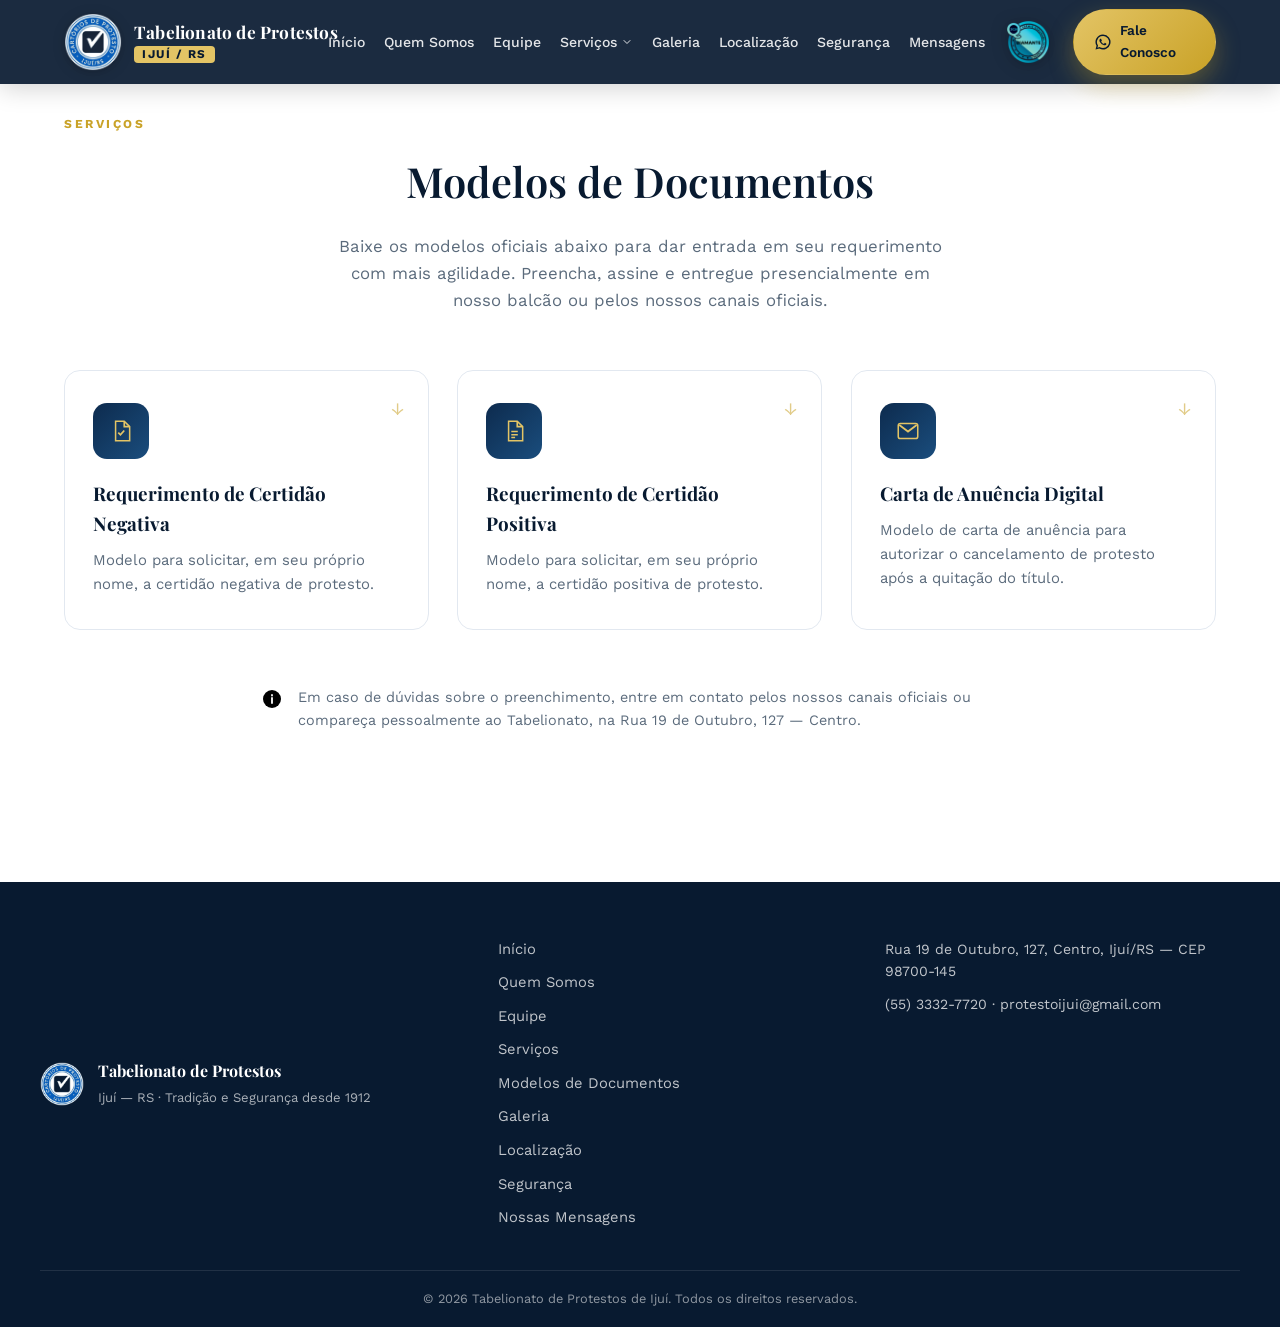
==== commit 5a2c0dce: "Adiciona selo PQTA Diamante, destaca Ijuí/RS, aumenta logo e corrige favicon - Adiciona selo do Prêm" ====
--- a/modelos.html
+++ b/modelos.html
@@ -27,7 +27,7 @@
 <header class="site-header header-solid" id="siteHeader">
   <div class="container header-inner">
     <a href="index.html#inicio" class="brand">
-      <img src="assets/img/logo.png" alt="Selo do Tabelionato de Protestos de Ijuí/RS" class="brand-mark" width="48" height="48">
+      <img src="assets/img/logo.png" alt="Selo do Tabelionato de Protestos de Ijuí/RS" class="brand-mark" width="58" height="58">
       <span class="brand-text">
         <strong>Tabelionato de Protestos</strong>
         <small>Ijuí&nbsp;/&nbsp;RS</small>
@@ -59,6 +59,8 @@
         <li><a href="index.html#mensagens" class="nav-link">Mensagens</a></li>
       </ul>
     </nav>
+
+    <img src="assets/img/selo-pqta-diamante.png" alt="Selo Prêmio Qualidade Total ANOREG — categoria Diamante, conquistado 2 vezes" title="Prêmio Qualidade Total ANOREG — Diamante (2x)" class="pqta-badge float-anim" width="48" height="48">
 
     <a href="https://wa.me/555533327720?text=Ol%C3%A1!%20Gostaria%20de%20falar%20com%20o%20Tabelionato%20de%20Protestos%20de%20Iju%C3%AD." target="_blank" rel="noopener noreferrer" class="btn btn-gold btn-small header-cta">
       <svg viewBox="0 0 24 24" class="btn-icon" aria-hidden="true"><path d="M12 2a10 10 0 0 0-8.6 15.1L2 22l5.1-1.3A10 10 0 1 0 12 2Zm0 18.1a8.1 8.1 0 0 1-4.1-1.1l-.3-.2-3 .8.8-2.9-.2-.3A8.1 8.1 0 1 1 12 20.1Zm4.4-6.1c-.2-.1-1.4-.7-1.6-.8-.2-.1-.4-.1-.6.1-.2.2-.6.8-.8 1-.1.2-.3.2-.5.1-.2-.1-1-.4-1.9-1.2-.7-.6-1.2-1.4-1.3-1.6-.1-.2 0-.4.1-.5l.4-.4c.1-.1.2-.3.2-.4.1-.1 0-.3 0-.4l-.7-1.7c-.2-.4-.4-.4-.6-.4h-.5c-.2 0-.4.1-.6.3-.2.2-.8.8-.8 1.9 0 1.1.8 2.2.9 2.4.1.2 1.6 2.5 3.9 3.4.5.2 1 .4 1.3.5.5.2 1 .1 1.4.1.4-.1 1.4-.6 1.6-1.1.2-.5.2-1 .1-1.1-.1-.1-.2-.1-.4-.2Z"/></svg>
--- a/css/styles.css
+++ b/css/styles.css
@@ -159,7 +159,7 @@
 .header-inner {
   display: flex;
   align-items: center;
-  gap: 24px;
+  gap: 18px;
 }
 
 .brand {
@@ -172,10 +172,22 @@
 .brand:hover { transform: translateY(-1px); }
 .brand-mark { flex-shrink: 0; filter: drop-shadow(0 2px 6px rgba(0,0,0,.25)); }
 .brand-text { display: flex; flex-direction: column; line-height: 1.25; color: #fff; }
-.brand-text strong { font-family: var(--font-head); font-size: 1.08rem; letter-spacing: .2px; }
-.brand-text small { font-size: .72rem; letter-spacing: 2px; text-transform: uppercase; color: var(--gold-light); }
-
-.main-nav ul { display: flex; gap: 20px; }
+.brand-text strong { font-family: var(--font-head); font-size: 1.08rem; letter-spacing: .2px; white-space: nowrap; }
+.brand-text small {
+  display: inline-block;
+  width: fit-content;
+  margin-top: 4px;
+  padding: 1px 8px;
+  border-radius: 4px;
+  background: var(--gold-light);
+  color: var(--navy-950);
+  font-size: .74rem;
+  font-weight: 700;
+  letter-spacing: 1.5px;
+  text-transform: uppercase;
+}
+
+.main-nav ul { display: flex; gap: 15px; }
 .nav-link {
   position: relative;
   display: inline-flex;
@@ -254,6 +266,16 @@
   color: var(--gold-light);
 }
 .nav-dropdown-link:hover { background: rgba(255,255,255,.08); color: var(--gold-light); }
+
+.pqta-badge {
+  flex-shrink: 0;
+  width: 42px; height: 42px;
+  margin-left: 2px;
+  filter: drop-shadow(0 2px 8px rgba(0,0,0,.35));
+  transition: transform .2s var(--ease);
+  cursor: default;
+}
+.pqta-badge:hover { transform: scale(1.1); }
 
 .header-cta { margin-left: 6px; }
 
@@ -1109,7 +1131,7 @@
 }
 
 /* ---------- mobile nav ---------- */
-@media (max-width: 980px) {
+@media (max-width: 1260px) {
   .main-nav {
     position: fixed;
     top: 0; right: 0;
@@ -1125,6 +1147,7 @@
   .main-nav ul { flex-direction: column; gap: 22px; }
   .nav-link { font-size: 1.05rem; }
   .header-cta { display: none; }
+  .pqta-badge { display: none; }
   .nav-toggle { display: flex; }
 
   .nav-caret { display: none; }
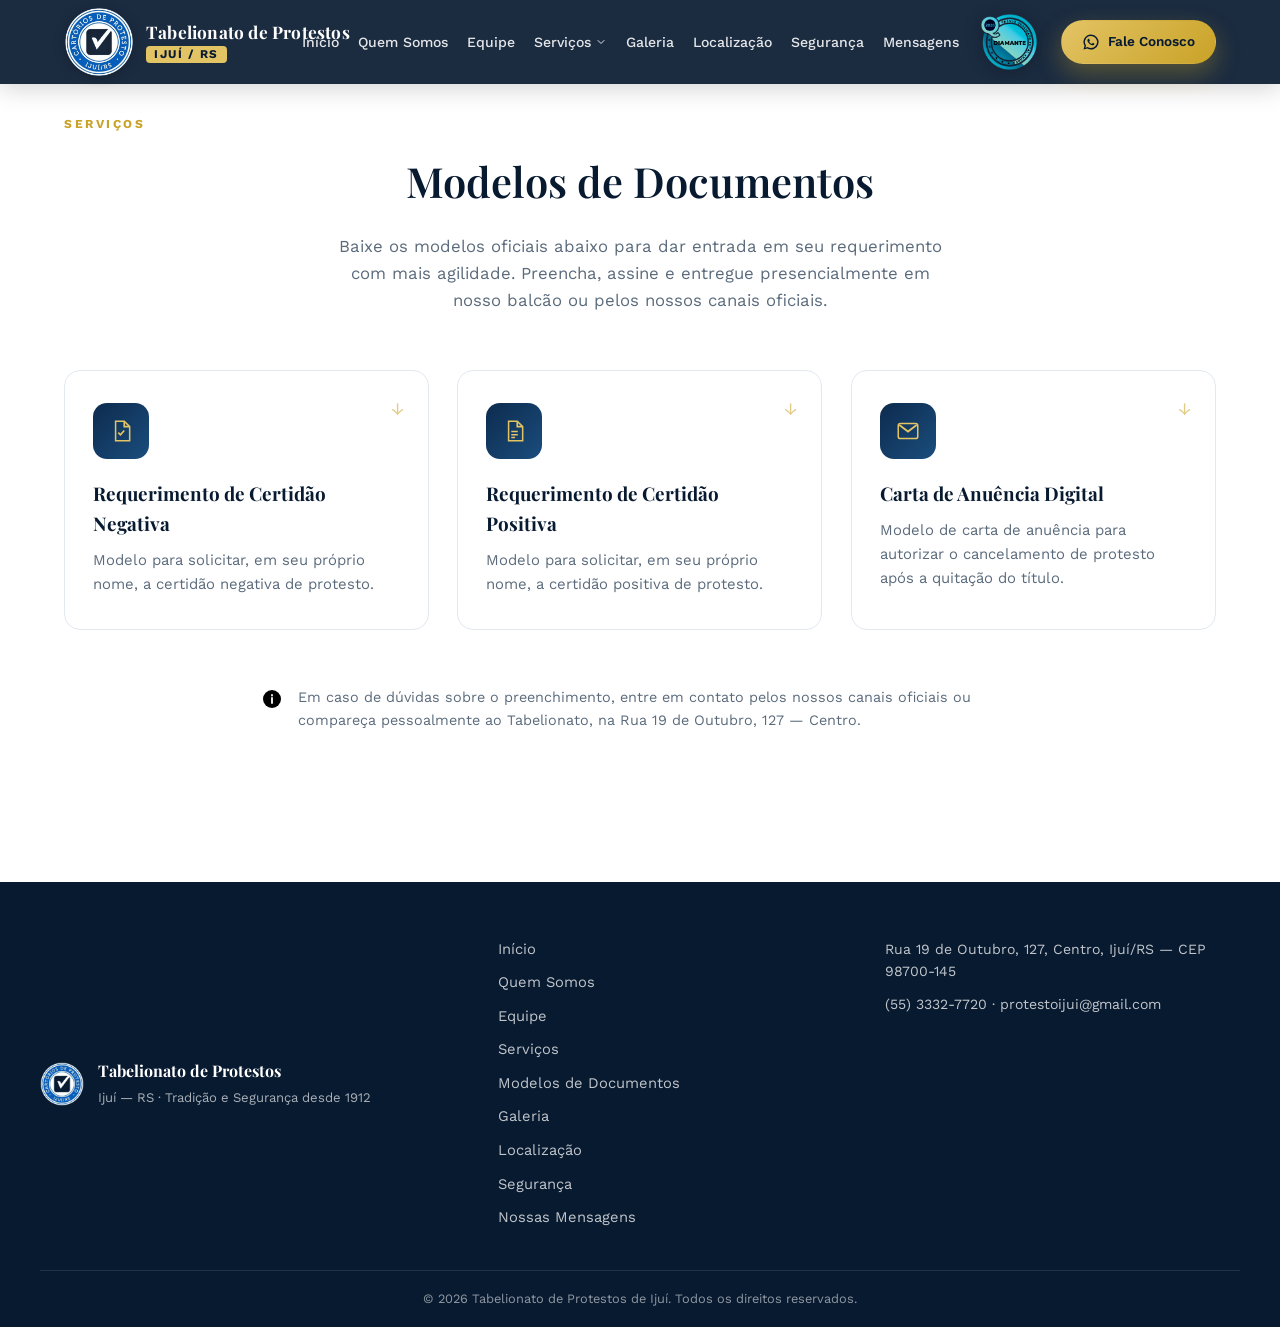
==== commit 91778f49: "Aumenta ainda mais a logo e o selo PQTA para melhor visibilidade - Logo do cartório: 58px -> 70px - " ====
--- a/modelos.html
+++ b/modelos.html
@@ -27,7 +27,7 @@
 <header class="site-header header-solid" id="siteHeader">
   <div class="container header-inner">
     <a href="index.html#inicio" class="brand">
-      <img src="assets/img/logo.png" alt="Selo do Tabelionato de Protestos de Ijuí/RS" class="brand-mark" width="58" height="58">
+      <img src="assets/img/logo.png" alt="Selo do Tabelionato de Protestos de Ijuí/RS" class="brand-mark" width="70" height="70">
       <span class="brand-text">
         <strong>Tabelionato de Protestos</strong>
         <small>Ijuí&nbsp;/&nbsp;RS</small>
@@ -60,7 +60,7 @@
       </ul>
     </nav>
 
-    <img src="assets/img/selo-pqta-diamante.png" alt="Selo Prêmio Qualidade Total ANOREG — categoria Diamante, conquistado 2 vezes" title="Prêmio Qualidade Total ANOREG — Diamante (2x)" class="pqta-badge float-anim" width="48" height="48">
+    <img src="assets/img/selo-pqta-diamante.png" alt="Selo Prêmio Qualidade Total ANOREG — categoria Diamante, conquistado 2 vezes" title="Prêmio Qualidade Total ANOREG — Diamante (2x)" class="pqta-badge float-anim" width="56" height="56">
 
     <a href="https://wa.me/555533327720?text=Ol%C3%A1!%20Gostaria%20de%20falar%20com%20o%20Tabelionato%20de%20Protestos%20de%20Iju%C3%AD." target="_blank" rel="noopener noreferrer" class="btn btn-gold btn-small header-cta">
       <svg viewBox="0 0 24 24" class="btn-icon" aria-hidden="true"><path d="M12 2a10 10 0 0 0-8.6 15.1L2 22l5.1-1.3A10 10 0 1 0 12 2Zm0 18.1a8.1 8.1 0 0 1-4.1-1.1l-.3-.2-3 .8.8-2.9-.2-.3A8.1 8.1 0 1 1 12 20.1Zm4.4-6.1c-.2-.1-1.4-.7-1.6-.8-.2-.1-.4-.1-.6.1-.2.2-.6.8-.8 1-.1.2-.3.2-.5.1-.2-.1-1-.4-1.9-1.2-.7-.6-1.2-1.4-1.3-1.6-.1-.2 0-.4.1-.5l.4-.4c.1-.1.2-.3.2-.4.1-.1 0-.3 0-.4l-.7-1.7c-.2-.4-.4-.4-.6-.4h-.5c-.2 0-.4.1-.6.3-.2.2-.8.8-.8 1.9 0 1.1.8 2.2.9 2.4.1.2 1.6 2.5 3.9 3.4.5.2 1 .4 1.3.5.5.2 1 .1 1.4.1.4-.1 1.4-.6 1.6-1.1.2-.5.2-1 .1-1.1-.1-.1-.2-.1-.4-.2Z"/></svg>
--- a/css/styles.css
+++ b/css/styles.css
@@ -269,7 +269,7 @@
 
 .pqta-badge {
   flex-shrink: 0;
-  width: 42px; height: 42px;
+  width: 56px; height: 56px;
   margin-left: 2px;
   filter: drop-shadow(0 2px 8px rgba(0,0,0,.35));
   transition: transform .2s var(--ease);
@@ -277,7 +277,7 @@
 }
 .pqta-badge:hover { transform: scale(1.1); }
 
-.header-cta { margin-left: 6px; }
+.header-cta { flex-shrink: 0; white-space: nowrap; margin-left: 6px; }
 
 .nav-toggle {
   display: none;
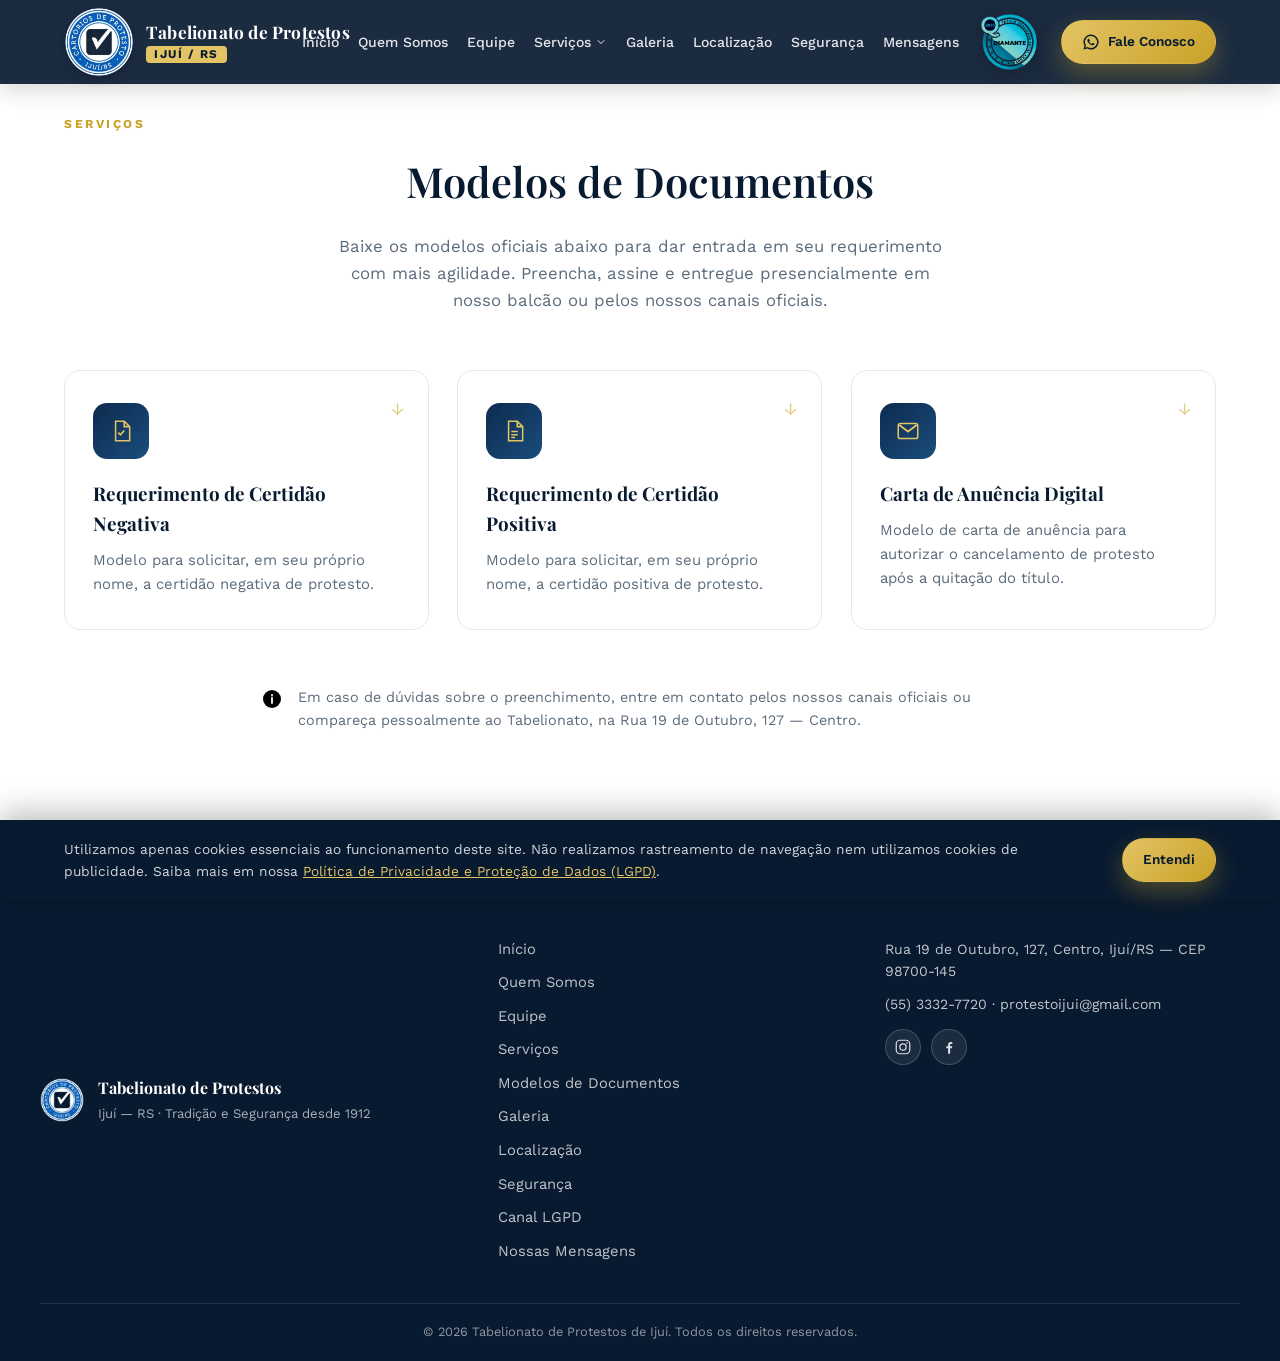
==== commit e83ab82c: "Adiciona vídeo institucional, Canal LGPD/DPO, renegociação, cookies e redes sociais - Novo vídeo "Co" ====
--- a/modelos.html
+++ b/modelos.html
@@ -146,12 +146,21 @@
       <a href="index.html#galeria">Galeria</a>
       <a href="index.html#localizacao">Localização</a>
       <a href="index.html#seguranca">Segurança</a>
+      <a href="index.html#canal-lgpd">Canal LGPD</a>
       <a href="index.html#mensagens">Nossas Mensagens</a>
     </nav>
 
     <div class="footer-contact">
       <a href="https://www.google.com/maps/search/?api=1&amp;query=Rua%2019%20de%20Outubro%2C%20127%2C%20Centro%2C%20Ijui%20-%20RS%2C%2098700-145" target="_blank" rel="noopener noreferrer">Rua 19 de Outubro, 127, Centro, Ijuí/RS &mdash; CEP 98700-145</a>
       <span><a href="tel:+555533327720">(55) 3332-7720</a> &middot; <a href="mailto:protestoijui@gmail.com?subject=Contato%20pelo%20site%20do%20Tabelionato" target="_blank" rel="noopener noreferrer">protestoijui@gmail.com</a></span>
+      <div class="footer-social">
+        <a href="https://www.instagram.com/cartorio_de_protesto_ijui/?hl=pt" target="_blank" rel="noopener noreferrer" aria-label="Instagram do Tabelionato de Protestos de Ijuí">
+          <svg viewBox="0 0 24 24" aria-hidden="true"><rect x="3" y="3" width="18" height="18" rx="5" fill="none" stroke="currentColor" stroke-width="1.6"/><circle cx="12" cy="12" r="4.2" fill="none" stroke="currentColor" stroke-width="1.6"/><circle cx="17.3" cy="6.7" r="1.1" fill="currentColor"/></svg>
+        </a>
+        <a href="https://www.facebook.com/share/19nedo6cz8/?mibextid=wwXIfr" target="_blank" rel="noopener noreferrer" aria-label="Facebook do Tabelionato de Protestos de Ijuí">
+          <svg viewBox="0 0 24 24" aria-hidden="true"><path d="M13.5 21v-7.2h2.4l.4-2.8h-2.8V9.2c0-.8.2-1.3 1.4-1.3h1.5V5.4c-.3 0-1.1-.1-2.1-.1-2.1 0-3.5 1.3-3.5 3.6v2.1H8.4v2.8h2.4V21h2.7Z" fill="currentColor"/></svg>
+        </a>
+      </div>
     </div>
   </div>
   <div class="footer-bottom">
@@ -165,6 +174,18 @@
   <svg viewBox="0 0 24 24" aria-hidden="true"><path d="M12 19V6M6 12l6-6 6 6" fill="none" stroke="currentColor" stroke-width="2" stroke-linecap="round" stroke-linejoin="round"/></svg>
 </button>
 
+<!-- AVISO DE COOKIES -->
+<div class="cookie-banner" id="cookieBanner" role="dialog" aria-label="Aviso de cookies">
+  <div class="cookie-banner-inner">
+    <p>
+      Utilizamos apenas cookies essenciais ao funcionamento deste site. Não realizamos
+      rastreamento de navegação nem utilizamos cookies de publicidade. Saiba mais em nossa
+      <a href="index.html#seguranca">Política de Privacidade e Proteção de Dados (LGPD)</a>.
+    </p>
+    <button class="btn btn-gold btn-small" id="cookieAccept">Entendi</button>
+  </div>
+</div>
+
 <script src="js/main.js"></script>
 </body>
 </html>
--- a/css/styles.css
+++ b/css/styles.css
@@ -354,34 +354,6 @@
 }
 .hero-actions { display: flex; gap: 16px; flex-wrap: wrap; }
 
-.hero-float-card {
-  position: absolute;
-  right: 6%;
-  bottom: 14%;
-  z-index: 2;
-  background: rgba(255,255,255,0.1);
-  border: 1px solid rgba(255,255,255,0.25);
-  backdrop-filter: blur(14px);
-  border-radius: var(--radius);
-  padding: 20px 26px;
-  text-align: center;
-  color: #fff;
-  box-shadow: var(--shadow-lg);
-}
-.hero-float-year {
-  display: block;
-  font-family: var(--font-head);
-  font-size: 2rem;
-  color: var(--gold-light);
-  font-weight: 700;
-  line-height: 1;
-}
-.hero-float-label { font-size: .74rem; letter-spacing: .5px; opacity: .9; }
-
-@media (max-width: 880px) {
-  .hero-float-card { display: none; }
-}
-
 .float-anim { animation: floaty 5s ease-in-out infinite; }
 @keyframes floaty {
   0%, 100% { transform: translateY(0); }
@@ -683,6 +655,21 @@
 }
 @media (max-width: 600px) {
   .cards-grid { grid-template-columns: 1fr; }
+}
+
+/* Services grid uses flex-wrap so an incomplete last row centers
+   instead of leaving a grid track gap. */
+.services-grid {
+  display: flex;
+  flex-wrap: wrap;
+  justify-content: center;
+}
+.services-grid .service-card { flex: 1 1 260px; max-width: calc(25% - 21px); }
+@media (max-width: 900px) {
+  .services-grid .service-card { max-width: calc(50% - 14px); }
+}
+@media (max-width: 600px) {
+  .services-grid .service-card { max-width: 100%; }
 }
 
 .services-more {
@@ -846,6 +833,20 @@
 .info-card strong { display: block; color: var(--navy-950); margin-bottom: 3px; }
 .info-card span, .info-card a { color: var(--muted); font-size: .93rem; }
 .info-card a:hover { color: var(--navy-800); text-decoration: underline; }
+
+.phone-line { display: inline-flex; align-items: center; gap: 8px; }
+.whatsapp-inline {
+  display: inline-flex;
+  align-items: center;
+  justify-content: center;
+  flex-shrink: 0;
+  width: 22px; height: 22px;
+  border-radius: 50%;
+  background: var(--gold-light);
+  transition: transform .18s var(--ease);
+}
+.whatsapp-inline svg { width: 13px; height: 13px; fill: var(--navy-950); }
+.whatsapp-inline:hover { transform: scale(1.14); text-decoration: none; }
 
 .location-map {
   position: relative;
@@ -993,6 +994,9 @@
 .terms[open] summary::before { content: '\2212'; transform: rotate(180deg); }
 .terms-body { padding: 18px 2px 0 36px; max-width: 760px; }
 .terms-body p { color: var(--muted); margin: 0 0 14px; font-size: .93rem; }
+.terms-list { margin: 0 0 14px; padding-left: 22px; color: var(--muted); font-size: .93rem; }
+.terms-list li { list-style-type: upper-roman; margin-bottom: 8px; }
+.terms-list li:last-child { margin-bottom: 0; }
 
 /* ---------- mensagens oficiais ---------- */
 .msg-note {
@@ -1057,6 +1061,21 @@
 .footer-nav a:hover { color: var(--gold-light); padding-left: 4px; }
 .footer-contact { display: flex; flex-direction: column; gap: 10px; font-size: .88rem; color: rgba(255,255,255,.75); }
 .footer-contact a:hover { color: var(--gold-light); }
+
+.footer-social { display: flex; gap: 10px; margin-top: 4px; }
+.footer-social a {
+  display: inline-flex;
+  align-items: center;
+  justify-content: center;
+  width: 36px; height: 36px;
+  border-radius: 50%;
+  background: rgba(255,255,255,.08);
+  border: 1px solid rgba(255,255,255,.18);
+  color: rgba(255,255,255,.85);
+  transition: background-color .2s var(--ease), color .2s var(--ease), transform .2s var(--ease);
+}
+.footer-social a:hover { background: var(--gold-light); color: var(--navy-950); transform: translateY(-3px); }
+.footer-social svg { width: 18px; height: 18px; }
 .footer-bottom { padding: 18px 0; font-size: .8rem; color: rgba(255,255,255,.55); text-align: center; }
 
 @media (max-width: 760px) {
@@ -1128,6 +1147,34 @@
   .lightbox { padding: 16px; }
   .lightbox-nav { width: 42px; height: 42px; }
   .lightbox-close { width: 40px; height: 40px; top: 12px; right: 12px; }
+}
+
+/* ---------- cookie banner ---------- */
+.cookie-banner {
+  position: fixed;
+  left: 0; right: 0; bottom: 0;
+  z-index: 300;
+  background: var(--navy-950);
+  box-shadow: 0 -8px 30px rgba(0,0,0,.25);
+  transform: translateY(100%);
+  transition: transform .4s var(--ease);
+}
+.cookie-banner.is-visible { transform: translateY(0); }
+.cookie-banner-inner {
+  max-width: 1200px;
+  margin: 0 auto;
+  padding: 18px 24px;
+  display: flex;
+  align-items: center;
+  gap: 24px;
+  flex-wrap: wrap;
+}
+.cookie-banner p { flex: 1 1 380px; margin: 0; color: rgba(255,255,255,.82); font-size: .86rem; line-height: 1.6; }
+.cookie-banner a { color: var(--gold-light); text-decoration: underline; }
+.cookie-banner .btn { flex-shrink: 0; }
+@media (max-width: 560px) {
+  .cookie-banner-inner { padding: 16px 20px; }
+  .cookie-banner .btn { width: 100%; }
 }
 
 /* ---------- mobile nav ---------- */
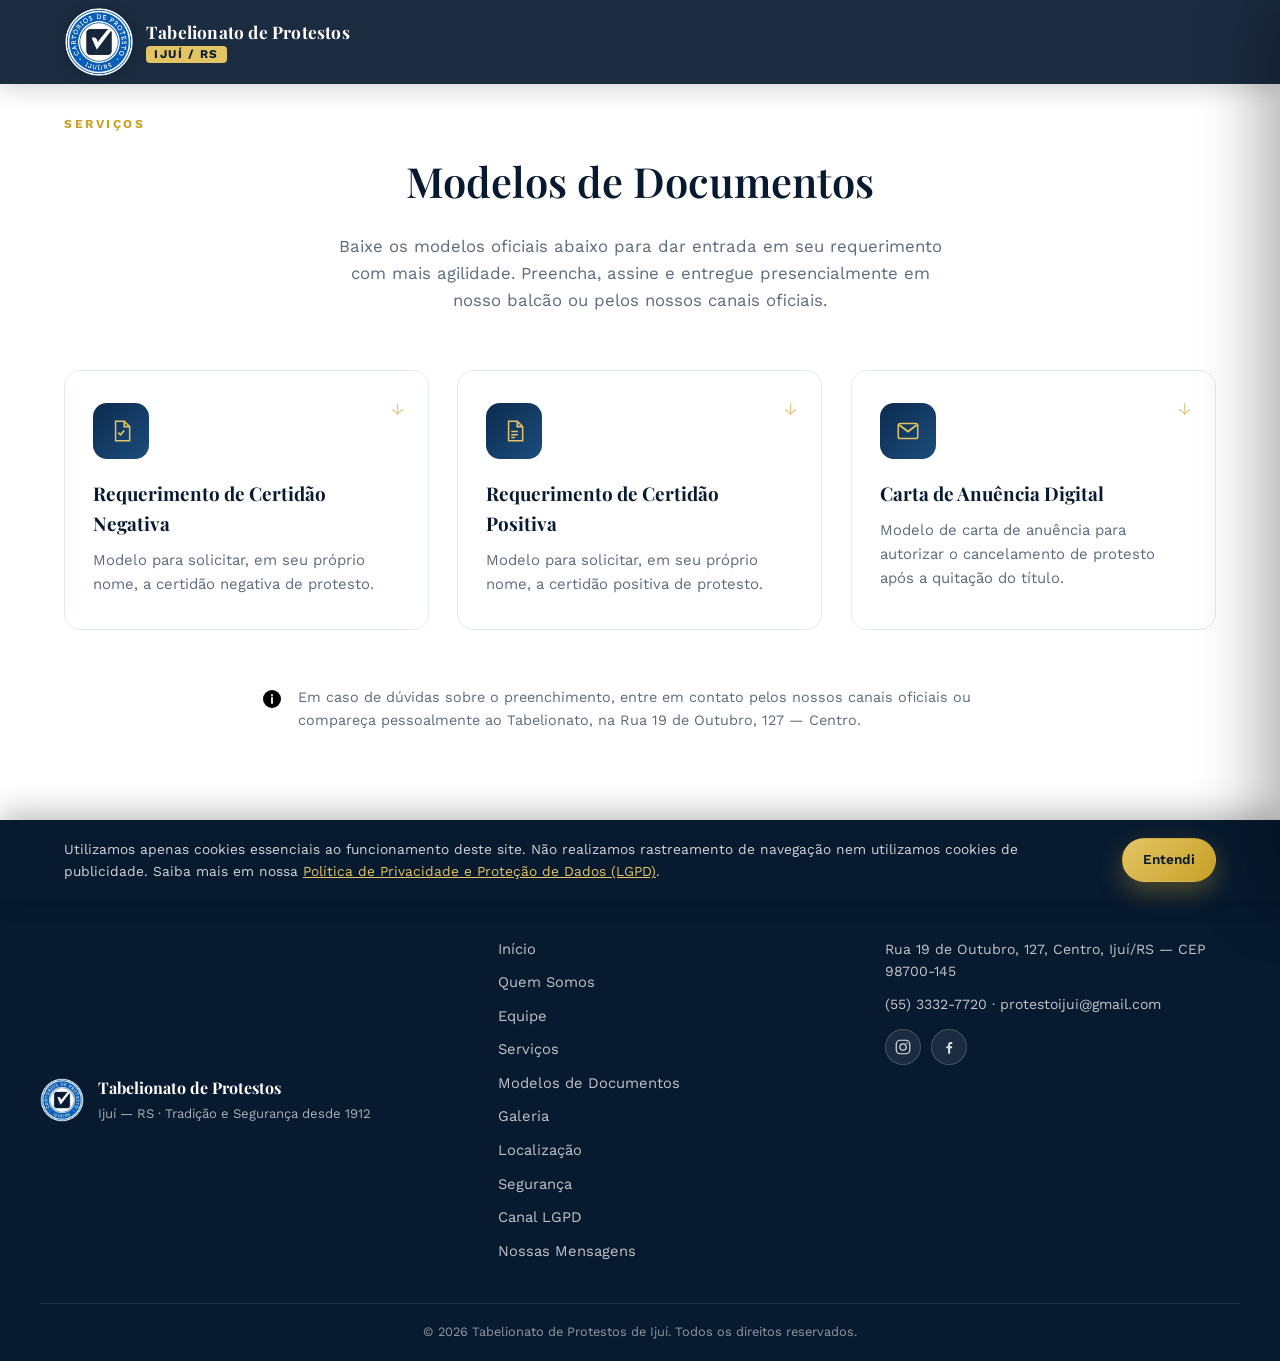
==== commit f68b48b4: "Adiciona ícones de Instagram e Facebook no menu do cabeçalho Ícones posicionados entre o selo PQTA e" ====
--- a/modelos.html
+++ b/modelos.html
@@ -62,6 +62,15 @@
 
     <img src="assets/img/selo-pqta-diamante.png" alt="Selo Prêmio Qualidade Total ANOREG — categoria Diamante, conquistado 2 vezes" title="Prêmio Qualidade Total ANOREG — Diamante (2x)" class="pqta-badge float-anim" width="56" height="56">
 
+    <div class="header-social">
+      <a href="https://www.instagram.com/cartorio_de_protesto_ijui/?hl=pt" target="_blank" rel="noopener noreferrer" aria-label="Instagram do Tabelionato de Protestos de Ijuí">
+        <svg viewBox="0 0 24 24" aria-hidden="true"><rect x="3" y="3" width="18" height="18" rx="5" fill="none" stroke="currentColor" stroke-width="1.6"/><circle cx="12" cy="12" r="4.2" fill="none" stroke="currentColor" stroke-width="1.6"/><circle cx="17.3" cy="6.7" r="1.1" fill="currentColor"/></svg>
+      </a>
+      <a href="https://www.facebook.com/share/19nedo6cz8/?mibextid=wwXIfr" target="_blank" rel="noopener noreferrer" aria-label="Facebook do Tabelionato de Protestos de Ijuí">
+        <svg viewBox="0 0 24 24" aria-hidden="true"><path d="M13.5 21v-7.2h2.4l.4-2.8h-2.8V9.2c0-.8.2-1.3 1.4-1.3h1.5V5.4c-.3 0-1.1-.1-2.1-.1-2.1 0-3.5 1.3-3.5 3.6v2.1H8.4v2.8h2.4V21h2.7Z" fill="currentColor"/></svg>
+      </a>
+    </div>
+
     <a href="https://wa.me/555533327720?text=Ol%C3%A1!%20Gostaria%20de%20falar%20com%20o%20Tabelionato%20de%20Protestos%20de%20Iju%C3%AD." target="_blank" rel="noopener noreferrer" class="btn btn-gold btn-small header-cta">
       <svg viewBox="0 0 24 24" class="btn-icon" aria-hidden="true"><path d="M12 2a10 10 0 0 0-8.6 15.1L2 22l5.1-1.3A10 10 0 1 0 12 2Zm0 18.1a8.1 8.1 0 0 1-4.1-1.1l-.3-.2-3 .8.8-2.9-.2-.3A8.1 8.1 0 1 1 12 20.1Zm4.4-6.1c-.2-.1-1.4-.7-1.6-.8-.2-.1-.4-.1-.6.1-.2.2-.6.8-.8 1-.1.2-.3.2-.5.1-.2-.1-1-.4-1.9-1.2-.7-.6-1.2-1.4-1.3-1.6-.1-.2 0-.4.1-.5l.4-.4c.1-.1.2-.3.2-.4.1-.1 0-.3 0-.4l-.7-1.7c-.2-.4-.4-.4-.6-.4h-.5c-.2 0-.4.1-.6.3-.2.2-.8.8-.8 1.9 0 1.1.8 2.2.9 2.4.1.2 1.6 2.5 3.9 3.4.5.2 1 .4 1.3.5.5.2 1 .1 1.4.1.4-.1 1.4-.6 1.6-1.1.2-.5.2-1 .1-1.1-.1-.1-.2-.1-.4-.2Z"/></svg>
       Fale Conosco
--- a/css/styles.css
+++ b/css/styles.css
@@ -277,6 +277,21 @@
 }
 .pqta-badge:hover { transform: scale(1.1); }
 
+.header-social { display: flex; gap: 8px; flex-shrink: 0; }
+.header-social a {
+  display: inline-flex;
+  align-items: center;
+  justify-content: center;
+  width: 30px; height: 30px;
+  border-radius: 50%;
+  background: rgba(255,255,255,.08);
+  border: 1px solid rgba(255,255,255,.18);
+  color: #fff;
+  transition: background-color .2s var(--ease), color .2s var(--ease), transform .2s var(--ease);
+}
+.header-social a:hover { background: var(--gold-light); color: var(--navy-950); transform: translateY(-2px); }
+.header-social svg { width: 15px; height: 15px; }
+
 .header-cta { flex-shrink: 0; white-space: nowrap; margin-left: 6px; }
 
 .nav-toggle {
@@ -1178,7 +1193,7 @@
 }
 
 /* ---------- mobile nav ---------- */
-@media (max-width: 1260px) {
+@media (max-width: 1380px) {
   .main-nav {
     position: fixed;
     top: 0; right: 0;
@@ -1195,6 +1210,7 @@
   .nav-link { font-size: 1.05rem; }
   .header-cta { display: none; }
   .pqta-badge { display: none; }
+  .header-social { display: none; }
   .nav-toggle { display: flex; }
 
   .nav-caret { display: none; }
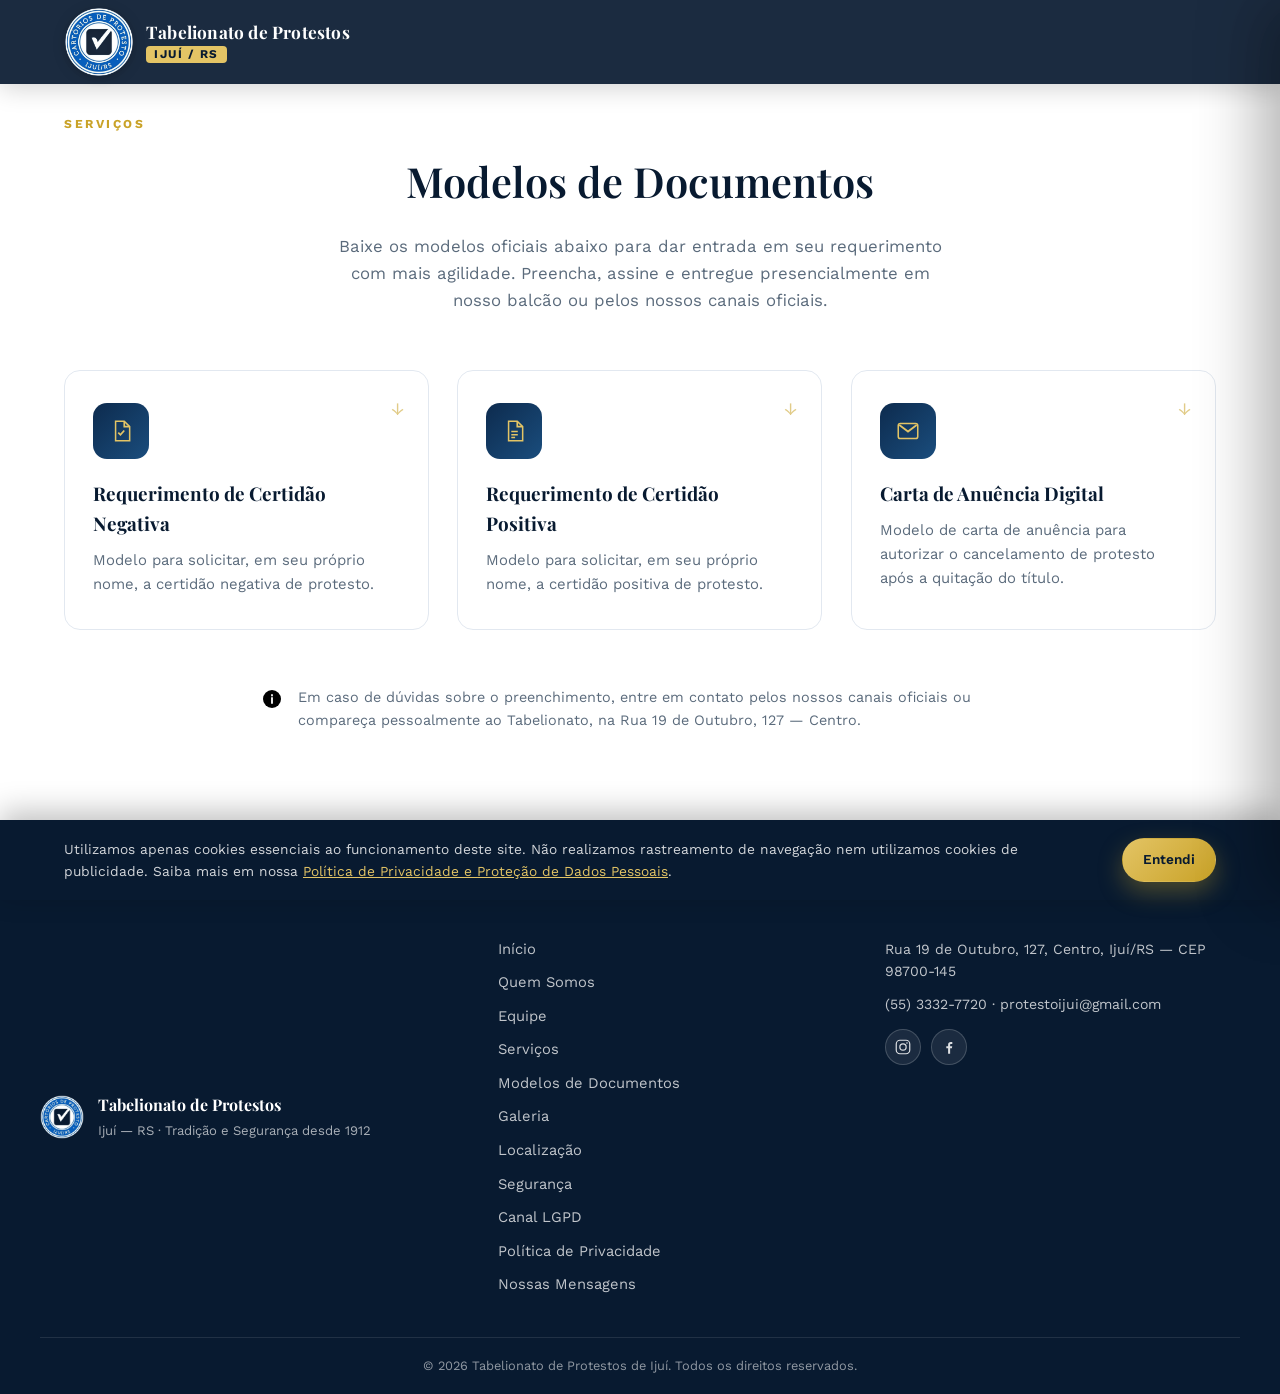
==== commit e8549170: "Adiciona página completa de Política de Privacidade e Proteção de Dados Nova página politica-privaci" ====
--- a/modelos.html
+++ b/modelos.html
@@ -156,6 +156,7 @@
       <a href="index.html#localizacao">Localização</a>
       <a href="index.html#seguranca">Segurança</a>
       <a href="index.html#canal-lgpd">Canal LGPD</a>
+      <a href="politica-privacidade.html">Política de Privacidade</a>
       <a href="index.html#mensagens">Nossas Mensagens</a>
     </nav>
 
@@ -189,7 +190,7 @@
     <p>
       Utilizamos apenas cookies essenciais ao funcionamento deste site. Não realizamos
       rastreamento de navegação nem utilizamos cookies de publicidade. Saiba mais em nossa
-      <a href="index.html#seguranca">Política de Privacidade e Proteção de Dados (LGPD)</a>.
+      <a href="politica-privacidade.html">Política de Privacidade e Proteção de Dados Pessoais</a>.
     </p>
     <button class="btn btn-gold btn-small" id="cookieAccept">Entendi</button>
   </div>
--- a/css/styles.css
+++ b/css/styles.css
@@ -1009,9 +1009,32 @@
 .terms[open] summary::before { content: '\2212'; transform: rotate(180deg); }
 .terms-body { padding: 18px 2px 0 36px; max-width: 760px; }
 .terms-body p { color: var(--muted); margin: 0 0 14px; font-size: .93rem; }
+.terms-body a { color: var(--navy-800); text-decoration: underline; }
 .terms-list { margin: 0 0 14px; padding-left: 22px; color: var(--muted); font-size: .93rem; }
 .terms-list li { list-style-type: upper-roman; margin-bottom: 8px; }
 .terms-list li:last-child { margin-bottom: 0; }
+
+/* ---------- long-form legal content (privacy policy page) ---------- */
+.legal-meta { color: var(--muted); font-size: .95rem; }
+.legal-meta strong { color: var(--navy-950); }
+.legal-content {
+  max-width: 760px;
+  margin: 56px auto 0;
+  color: var(--muted);
+}
+.legal-content h2 {
+  font-family: var(--font-head);
+  font-size: 1.25rem;
+  color: var(--navy-950);
+  font-weight: 600;
+  margin: 40px 0 14px;
+}
+.legal-content h2:first-child { margin-top: 0; }
+.legal-content p { margin: 0 0 14px; line-height: 1.75; font-size: .96rem; }
+.legal-content ul { margin: 0 0 14px; padding-left: 22px; }
+.legal-content li { margin-bottom: 8px; line-height: 1.7; font-size: .96rem; }
+.legal-content strong { color: var(--navy-950); }
+.legal-content a { color: var(--navy-800); text-decoration: underline; }
 
 /* ---------- mensagens oficiais ---------- */
 .msg-note {
